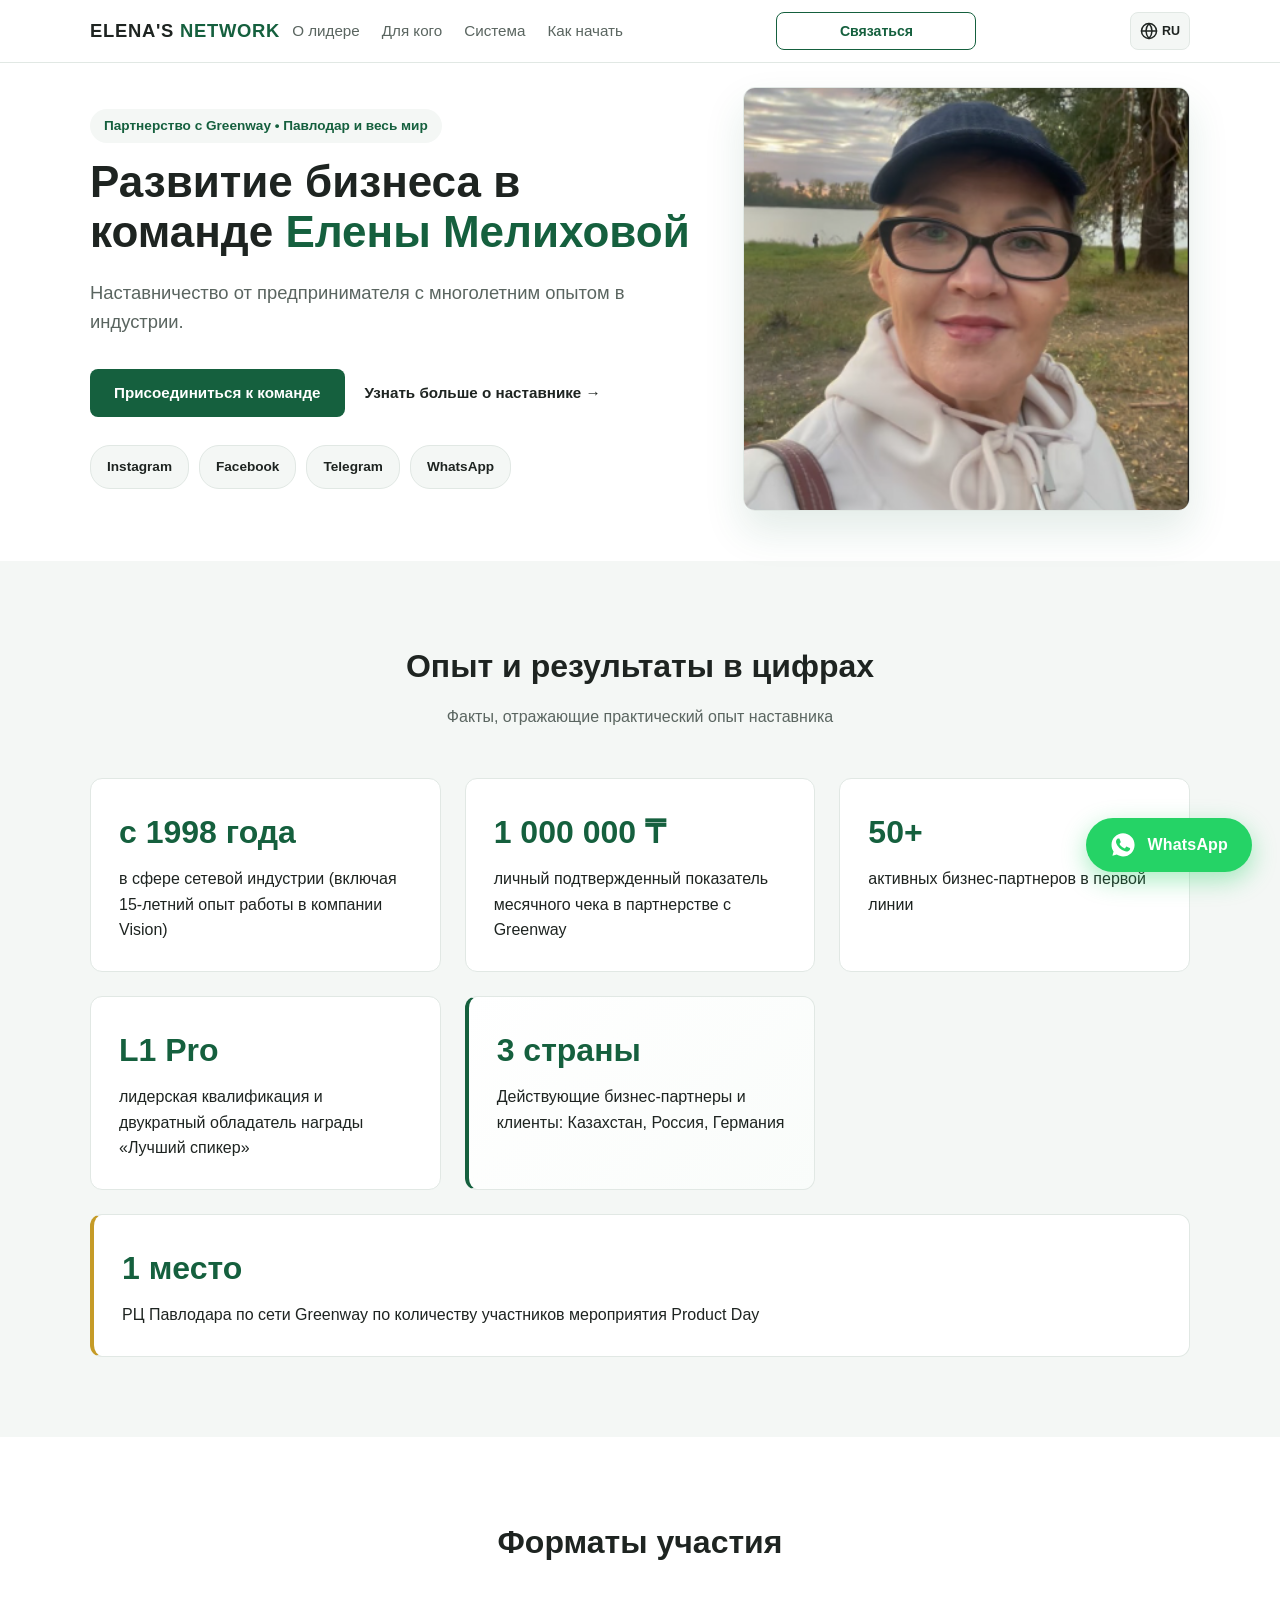
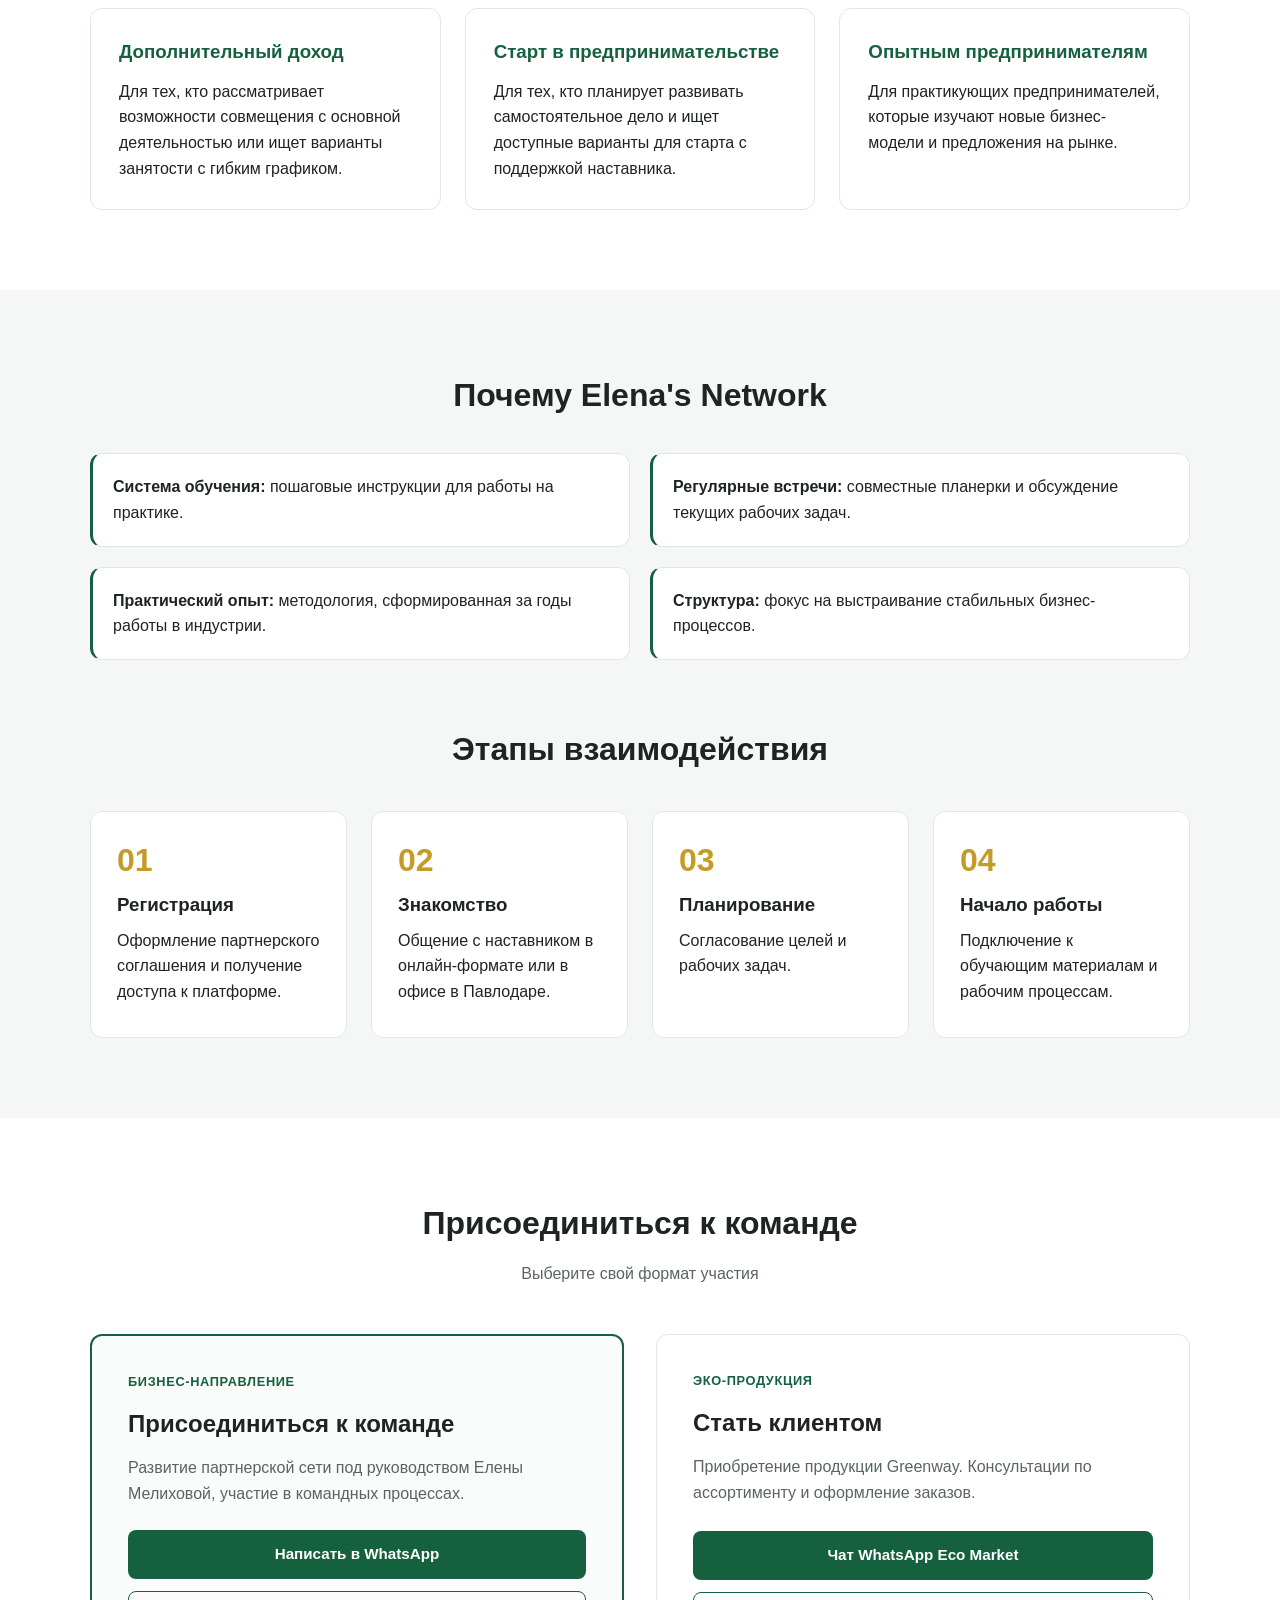
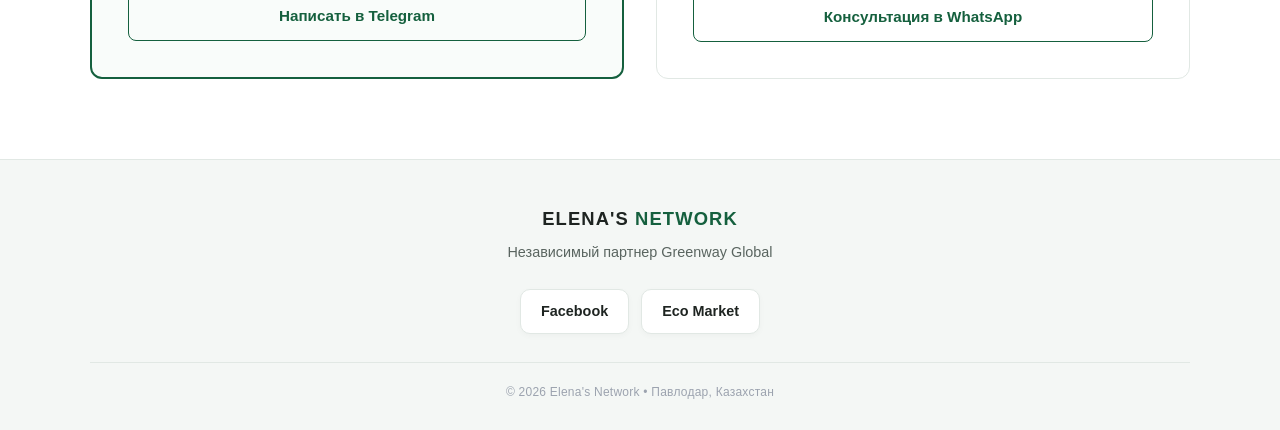
==== index.html @ 78211267 "Update styles, markup, and scripts" ====
<!DOCTYPE html>
<html lang="ru">
<head>
    <meta charset="UTF-8">
    <meta name="viewport" content="width=device-width, initial-scale=1.0">
    <title>Elena's Network — Бизнес-сообщество Елены Мелиховой | Greenway</title>
    <link rel="stylesheet" href="css/style.css">
</head>
<body>

    <header class="header" id="siteHeader">
        <div class="container header__inner">
            <!-- 1. Слева: Логотип -->
            <a href="#" class="logo">ELENA'S <span>NETWORK</span></a>
            
            <!-- Навигация для десктопа -->
            <nav class="nav nav--desktop" aria-label="Основная навигация">
                <a href="#achievements" class="nav__link" data-i18n="nav_leader">О лидере</a>
                <a href="#audience" class="nav__link" data-i18n="nav_audience">Для кого</a>
                <a href="#system" class="nav__link" data-i18n="nav_system">Система</a>
                <a href="#start" class="nav__link" data-i18n="nav_start">Как начать</a>
            </nav>

            <!-- Кнопка «Связаться» для десктопа по центру -->
            <div class="header__center-cta">
                <a href="#choice" class="btn btn--outline btn--sm btn--stretch" data-i18n="nav_contact">Связаться</a>
            </div>

            <!-- 2. Справа: Значок глобуса (выбор языка) и бургер-меню -->
            <div class="header__right">
                <div class="lang-dropdown" id="langDropdown">
                    <button type="button" class="globe-btn" id="globeBtn" aria-label="Выбрать язык" aria-expanded="false" aria-haspopup="true">
                        <svg viewBox="0 0 24 24" width="18" height="18" fill="none" stroke="currentColor" stroke-width="2" stroke-linecap="round" stroke-linejoin="round" aria-hidden="true">
                            <circle cx="12" cy="12" r="10"></circle>
                            <line x1="2" y1="12" x2="22" y2="12"></line>
                            <path d="M12 2a15.3 15.3 0 0 1 4 10 15.3 15.3 0 0 1-4 10 15.3 15.3 0 0 1-4-10 15.3 15.3 0 0 1 4-10z"></path>
                        </svg>
                        <span class="globe-btn__code" id="currentLangCode">RU</span>
                    </button>

                    <div class="lang-menu" id="langMenu" role="menu">
                        <button type="button" class="lang-option active" data-lang="ru" role="menuitem">Русский (RU)</button>
                        <button type="button" class="lang-option" data-lang="en" role="menuitem">English (EN)</button>
                    </div>
                </div>

                <button type="button" class="burger-btn" id="burgerBtn" aria-label="Открыть меню" aria-expanded="false" aria-controls="mobileDrawer">
                    <span></span>
                    <span></span>
                    <span></span>
                </button>
            </div>
        </div>

        <!-- Выпадающее мобильное бургер-меню -->
        <div class="mobile-drawer" id="mobileDrawer" aria-hidden="true">
            <nav class="mobile-nav" aria-label="Мобильная навигация">
                <a href="#achievements" class="mobile-nav__link" data-i18n="nav_leader">О лидере</a>
                <a href="#audience" class="mobile-nav__link" data-i18n="nav_audience">Для кого</a>
                <a href="#system" class="mobile-nav__link" data-i18n="nav_system">Система</a>
                <a href="#start" class="mobile-nav__link" data-i18n="nav_start">Как начать</a>
                <a href="#choice" class="mobile-nav__link mobile-nav__link--cta" data-i18n="nav_contact">Связаться</a>
            </nav>
        </div>
    </header>

    <main>
        <section class="hero">
            <div class="container hero__grid">
                <div class="hero__content">
                    <span class="badge" data-i18n="hero_badge">Партнерство с Greenway • Павлодар и весь мир</span>
                    <h1 data-i18n="hero_title">Развитие бизнеса в команде <span class="accent">Елены Мелиховой</span></h1>
                    <p class="hero__subtitle" data-i18n="hero_subtitle">
                        Наставничество от предпринимателя с многолетним опытом в индустрии.
                    </p>
                    <div class="hero__actions">
                        <a href="#choice" class="btn btn--primary" data-i18n="hero_cta_main">Присоединиться к команде</a>
                        <a href="#achievements" class="btn btn--text" data-i18n="hero_cta_sec">Узнать больше о наставнике →</a>
                    </div>
                    <div class="hero__socials" aria-label="Социальные сети">
                        <a href="https://instagram.com/" target="_blank" rel="noopener noreferrer" class="social-pill">Instagram</a>
                        <a href="https://www.facebook.com/share/1Fp2Kw3iVJ/?mibextid=wwXIfr" target="_blank" rel="noopener noreferrer" class="social-pill">Facebook</a>
                        <a href="https://t.me/+77056116444" target="_blank" rel="noopener noreferrer" class="social-pill">Telegram</a>
                        <a href="https://wa.me/77056116444" target="_blank" rel="noopener noreferrer" class="social-pill">WhatsApp</a>
                    </div>
                </div>
                <div class="hero__image">
                    <img src="assets/img/main_photo.png" alt="Елена Мелихова" class="hero__photo" fetchpriority="high">
                </div>
            </div>
        </section>

        <!-- 1. О лидере -->
        <section class="section bg-light">
            <div class="container">
                <h2 id="achievements" class="section__title" data-i18n="ach_title">Опыт и результаты в цифрах</h2>
                <p class="section__desc" data-i18n="ach_desc">Факты, отражающие практический опыт наставника</p>
                
                <div class="stats-grid">
                    <article class="stat-card">
                        <div class="stat-card__num" data-i18n="stat1_num">с 1998 года</div>
                        <p class="stat-card__text" data-i18n="stat1_text">в сфере сетевой индустрии (включая 15-летний опыт работы в компании Vision)</p>
                    </article>
                    <article class="stat-card">
                        <div class="stat-card__num" data-i18n="stat2_num">1 000 000 ₸</div>
                        <p class="stat-card__text" data-i18n="stat2_text">личный подтвержденный показатель месячного чека в партнерстве с Greenway</p>
                    </article>
                    <article class="stat-card">
                        <div class="stat-card__num">50+</div>
                        <p class="stat-card__text" data-i18n="stat3_text">активных бизнес-партнеров в первой линии</p>
                    </article>
                    <article class="stat-card">
                        <div class="stat-card__num">L1 Pro</div>
                        <p class="stat-card__text" data-i18n="stat4_text">лидерская квалификация и двукратный обладатель награды «Лучший спикер»</p>
                    </article>
                    <article class="stat-card stat-card--accent">
                        <div class="stat-card__num" data-i18n="stat6_num">3 страны</div>
                        <p class="stat-card__text" data-i18n="stat6_text">Действующие бизнес-партнеры и клиенты: Казахстан, Россия, Германия</p>
                    </article>
                    <article class="stat-card stat-card--wide">
                        <div class="stat-card__num" data-i18n="stat5_num">1 место</div>
                        <p class="stat-card__text" data-i18n="stat5_text">РЦ Павлодара по сети Greenway по количеству участников мероприятия Product Day</p>
                    </article>
                </div>
            </div>
        </section>

        <!-- 2. Для кого -->
        <section class="section">
            <div class="container">
                <h2 id="audience" class="section__title" data-i18n="aud_title">Форматы участия</h2>
                <div class="cards-grid">
                    <article class="card">
                        <h3 data-i18n="aud1_title">Дополнительный доход</h3>
                        <p data-i18n="aud1_text">Для тех, кто рассматривает возможности совмещения с основной деятельностью или ищет варианты занятости с гибким графиком.</p>
                    </article>
                    <article class="card">
                        <h3 data-i18n="aud2_title">Старт в предпринимательстве</h3>
                        <p data-i18n="aud2_text">Для тех, кто планирует развивать самостоятельное дело и ищет доступные варианты для старта с поддержкой наставника.</p>
                    </article>
                    <article class="card">
                        <h3 data-i18n="aud3_title">Опытным предпринимателям</h3>
                        <p data-i18n="aud3_text">Для практикующих предпринимателей, которые изучают новые бизнес-модели и предложения на рынке.</p>
                    </article>
                </div>
            </div>
        </section>

        <!-- 3. Система и 4. Как начать -->
        <section class="section bg-light">
            <div class="container">
                <h2 id="system" class="section__title" data-i18n="sys_title">Почему Elena's Network</h2>
                <ul class="features-list">
                    <li class="feature-item" data-i18n="feat1"><strong>Система обучения:</strong> пошаговые инструкции для работы на практике.</li>
                    <li class="feature-item" data-i18n="feat2"><strong>Регулярные встречи:</strong> совместные планерки и обсуждение текущих рабочих задач.</li>
                    <li class="feature-item" data-i18n="feat3"><strong>Практический опыт:</strong> методология, сформированная за годы работы в индустрии.</li>
                    <li class="feature-item" data-i18n="feat4"><strong>Структура:</strong> фокус на выстраивание стабильных бизнес-процессов.</li>
                </ul>

                <div class="section__subsection">
                    <h2 id="start" class="section__title" data-i18n="steps_title">Этапы взаимодействия</h2>
                    <ol class="steps-grid">
                        <li class="step">
                            <span class="step__num">01</span>
                            <h3 data-i18n="step1_title">Регистрация</h3>
                            <p data-i18n="step1_text">Оформление партнерского соглашения и получение доступа к платформе.</p>
                        </li>
                        <li class="step">
                            <span class="step__num">02</span>
                            <h3 data-i18n="step2_title">Знакомство</h3>
                            <p data-i18n="step2_text">Общение с наставником в онлайн-формате или в офисе в Павлодаре.</p>
                        </li>
                        <li class="step">
                            <span class="step__num">03</span>
                            <h3 data-i18n="step3_title">Планирование</h3>
                            <p data-i18n="step3_text">Согласование целей и рабочих задач.</p>
                        </li>
                        <li class="step">
                            <span class="step__num">04</span>
                            <h3 data-i18n="step4_title">Начало работы</h3>
                            <p data-i18n="step4_text">Подключение к обучающим материалам и рабочим процессам.</p>
                        </li>
                    </ol>
                </div>
            </div>
        </section>

        <section class="section">
            <div class="container">
                <h2 id="choice" class="section__title" data-i18n="choice_title">Присоединиться к команде</h2>
                <p class="section__desc" data-i18n="choice_desc">Выберите свой формат участия</p>
                
                <div class="fork-grid">
                    <article class="fork-card fork-card--partner">
                        <div>
                            <span class="fork-tag" data-i18n="partner_tag">Бизнес-направление</span>
                            <h3 data-i18n="partner_title">Присоединиться к команде</h3>
                            <p data-i18n="partner_text">Развитие партнерской сети под руководством Елены Мелиховой, участие в командных процессах.</p>
                        </div>
                        <div class="btn-group">
                            <a href="https://wa.me/77056116444" target="_blank" rel="noopener noreferrer" class="btn btn--primary" data-i18n="btn_wa_partner">Написать в WhatsApp</a>
                            <a href="https://t.me/+77056116444" target="_blank" rel="noopener noreferrer" class="btn btn--outline" data-i18n="btn_tg_partner">Написать в Telegram</a>
                        </div>
                    </article>

                    <article class="fork-card">
                        <div>
                            <span class="fork-tag" data-i18n="client_tag">Эко-продукция</span>
                            <h3 data-i18n="client_title">Стать клиентом</h3>
                            <p data-i18n="client_text">Приобретение продукции Greenway. Консультации по ассортименту и оформление заказов.</p>
                        </div>
                        <div class="btn-group">
                            <a href="https://chat.whatsapp.com/JNvTaAMisbFKQ8rggl90qZ?s=cl&p=i&iam=2" target="_blank" rel="noopener noreferrer" class="btn btn--primary" data-i18n="btn_eco_market">Чат WhatsApp Eco Market</a>
                            <a href="https://wa.me/77056116444" target="_blank" rel="noopener noreferrer" class="btn btn--outline" data-i18n="btn_wa_client">Консультация в WhatsApp</a>
                        </div>
                    </article>
                </div>
            </div>
        </section>
    </main>

    <!-- Плавающая кнопка прямой связи с Еленой -->
    <a href="https://wa.me/77056116444" target="_blank" rel="noopener noreferrer" class="floating-cta" aria-label="Быстрая связь в WhatsApp">
        <svg viewBox="5.5 5.5 13 13" width="22" height="22" fill="currentColor" aria-hidden="true">
            <path d="M12.031 6.172c-3.181 0-5.767 2.586-5.768 5.766-.001 1.298.38 2.27 1.019 3.287l-.582 2.128 2.182-.573c.978.58 1.911.928 3.145.929 3.178 0 5.767-2.587 5.768-5.766.001-3.187-2.575-5.77-5.764-5.771zm3.392 8.244c-.144.405-.837.774-1.17.824-.299.045-.677.063-1.092-.069-.252-.08-.575-.187-.988-.365-1.739-.751-2.874-2.502-2.961-2.617-.087-.116-.708-.94-.708-1.793s.448-1.273.607-1.446c.159-.173.346-.217.462-.217l.332.006c.106.005.249-.04.39.298.144.347.491 1.2.534 1.287.043.087.072.188.014.304-.058.116-.087.188-.173.289l-.26.304c-.087.086-.177.18-.076.354.101.174.449.741.964 1.201.662.591 1.221.774 1.394.86s.274.072.376-.043c.101-.116.433-.506.549-.68.116-.173.231-.145.39-.087s1.011.477 1.184.564.289.13.332.202c.045.072.045.419-.1.824z"/>
        </svg>
        <span class="floating-cta__text" data-i18n="float_cta">WhatsApp</span>
    </a>

    <!-- Подвал сайта -->
    <footer class="footer">
        <div class="container footer__inner">
            <div class="footer__brand-block">
                <div class="footer__brand-badge">ELENA'S <span>NETWORK</span></div>
                <p class="footer__brand-subtitle" data-i18n="footer_partner">Независимый партнер Greenway Global</p>
            </div>

            <nav class="footer__links" aria-label="Ссылки в подвале">
                <a href="https://www.facebook.com/share/1Fp2Kw3iVJ/?mibextid=wwXIfr" target="_blank" rel="noopener noreferrer">Facebook</a>
                <a href="https://chat.whatsapp.com/JNvTaAMisbFKQ8rggl90qZ?s=cl&p=i&iam=2" target="_blank" rel="noopener noreferrer">Eco Market</a>
            </nav>

            <div class="footer__bottom-bar">
                <p data-i18n="footer_copy_bottom">© 2026 Elena's Network • Павлодар, Казахстан</p>
            </div>
        </div>
    </footer>

    <script src="src/main.js" defer></script>
</body>
</html>
---- css/style.css ----
:root {
    --primary: #15603e;
    --primary-dark: #0e442b;
    --accent: #c59b27;
    --text-main: #1e2421;
    --text-muted: #5a6560;
    --text-subtle: #9CA3AF;
    --bg-white: #ffffff;
    --bg-light: #f4f7f5;
    --border: #e1e8e4;
    --radius: 12px;
}

html {
    scroll-behavior: smooth;
}

* {
    box-sizing: border-box;
    margin: 0;
    padding: 0;
}

body {
    font-family: -apple-system, BlinkMacSystemFont, 'Segoe UI', Roboto, Inter, sans-serif;
    color: var(--text-main);
    line-height: 1.6;
    background-color: var(--bg-white);
}

a:focus-visible, button:focus-visible {
    outline: 2px solid var(--accent);
    outline-offset: 2px;
}

#achievements,
#audience,
#system,
#start,
#choice {
    scroll-margin-top: 30px;
}

.container {
    max-width: 1140px;
    margin: 0 auto;
    padding: 0 20px;
}

/* ================= HEADER ================= */
.header {
    padding: 12px 0;
    border-bottom: 1px solid var(--border);
    position: sticky;
    top: 0;
    background: rgba(255, 255, 255, 0.98);
    backdrop-filter: blur(10px);
    z-index: 1000;
}

.header__inner {
    display: flex;
    align-items: center;
    justify-content: space-between;
    gap: 12px;
}

.logo {
    font-weight: 800;
    font-size: 1.15rem;
    letter-spacing: 0.04em;
    color: var(--text-main);
    text-decoration: none;
    flex-shrink: 0;
    white-space: nowrap;
}

.logo span {
    color: var(--primary);
}

.nav--desktop {
    display: flex;
    gap: 22px;
    flex-shrink: 0;
}

.nav__link {
    text-decoration: none;
    color: var(--text-muted);
    font-weight: 500;
    font-size: 0.95rem;
    transition: color 0.2s;
    position: relative;
    padding: 4px 0;
}

.nav__link:hover,
.nav__link.is-active {
    color: var(--primary);
    font-weight: 600;
}

.nav__link.is-active::after {
    content: '';
    position: absolute;
    bottom: -2px;
    left: 0;
    width: 100%;
    height: 2px;
    background: var(--primary);
    border-radius: 2px;
}

.header__center-cta {
    flex: 1;
    display: flex;
    justify-content: center;
    min-width: 0;
}

.btn--stretch {
    width: 100%;
    max-width: 200px;
}

.header__right {
    display: flex;
    align-items: center;
    gap: 8px;
    flex-shrink: 0;
}

.lang-dropdown {
    position: relative;
}

.globe-btn {
    display: inline-flex;
    align-items: center;
    justify-content: center;
    gap: 4px;
    height: 38px;
    padding: 0 9px;
    background: var(--bg-light);
    border: 1px solid var(--border);
    border-radius: 8px;
    color: var(--text-main);
    font-weight: 700;
    font-size: 0.78rem;
    cursor: pointer;
    transition: border-color 0.2s, color 0.2s, background-color 0.2s;
}

.globe-btn:hover,
.globe-btn[aria-expanded="true"] {
    border-color: var(--primary);
    color: var(--primary);
    background: #fff;
}

.lang-menu {
    position: absolute;
    top: calc(100% + 6px);
    right: 0;
    min-width: 145px;
    background: var(--bg-white);
    border: 1px solid var(--border);
    border-radius: 10px;
    box-shadow: 0 10px 24px rgba(0, 0, 0, 0.1);
    padding: 5px;
    display: none;
    flex-direction: column;
    gap: 2px;
    z-index: 1100;
}

.lang-menu.is-open {
    display: flex;
}

.lang-option {
    border: none;
    background: transparent;
    text-align: left;
    padding: 8px 12px;
    font-size: 0.85rem;
    font-weight: 500;
    color: var(--text-main);
    border-radius: 6px;
    cursor: pointer;
    transition: background 0.15s, color 0.15s;
}

.lang-option:hover {
    background: var(--bg-light);
}

.lang-option.active {
    background: var(--primary);
    color: #fff;
    font-weight: 600;
}

.burger-btn {
    display: none;
    flex-direction: column;
    justify-content: center;
    align-items: center;
    gap: 5px;
    width: 38px;
    height: 38px;
    background: var(--bg-light);
    border: 1px solid var(--border);
    border-radius: 8px;
    cursor: pointer;
    padding: 0;
}

.burger-btn span {
    display: block;
    width: 18px;
    height: 2px;
    background-color: var(--text-main);
    border-radius: 2px;
    transition: transform 0.25s ease, opacity 0.2s ease;
}

.burger-btn.is-open span:nth-child(1) {
    transform: translateY(7px) rotate(45deg);
}

.burger-btn.is-open span:nth-child(2) {
    opacity: 0;
}

.burger-btn.is-open span:nth-child(3) {
    transform: translateY(-7px) rotate(-45deg);
}

.mobile-drawer {
    display: none;
    background: var(--bg-white);
    border-top: none;
    box-shadow: 0 12px 24px rgba(0, 0, 0, 0.08);
    overflow: hidden;
    max-height: 0;
    transition: max-height 0.3s ease, padding 0.3s ease;
}

.mobile-drawer.is-open {
    max-height: 350px;
    padding: 12px 0 16px;
    border-top: 1px solid var(--border);
}

.mobile-nav {
    display: flex;
    flex-direction: column;
    padding: 0 20px;
    gap: 4px;
}

.mobile-nav__link {
    text-decoration: none;
    color: var(--text-main);
    font-weight: 500;
    font-size: 1rem;
    padding: 10px 14px;
    border-radius: 8px;
    transition: background 0.2s, color 0.2s;
}

.mobile-nav__link:hover,
.mobile-nav__link.is-active {
    background: var(--bg-light);
    color: var(--primary);
    font-weight: 600;
}

.mobile-nav__link--cta {
    margin-top: 6px;
    background: var(--primary);
    color: #fff;
    text-align: center;
    font-weight: 600;
}
.mobile-nav__link--cta:hover {
    background: var(--primary-dark);
    color: #fff;
}

.btn {
    display: inline-flex;
    align-items: center;
    justify-content: center;
    min-height: 44px;
    padding: 12px 24px;
    border-radius: 8px;
    font-weight: 600;
    text-decoration: none;
    transition: all 0.2s ease;
    cursor: pointer;
    font-size: 0.95rem;
    text-align: center;
}

.btn--sm {
    min-height: 38px;
    padding: 6px 14px;
    font-size: 0.88rem;
}

.btn--primary {
    background: var(--primary);
    color: #fff;
}

.btn--primary:hover {
    background: var(--primary-dark);
    transform: translateY(-1px);
}

.btn--outline {
    border: 1.5px solid var(--primary);
    color: var(--primary);
}

.btn--outline:hover {
    background: var(--primary);
    color: #fff;
}

.btn--text {
    color: var(--text-main);
    padding-left: 0;
}

.hero {
    padding: 24px 0 50px;
}

.hero__grid {
    display: grid;
    grid-template-columns: 1.15fr 0.85fr;
    gap: 48px;
    align-items: center;
}

.badge {
    display: inline-block;
    padding: 6px 14px;
    background: var(--bg-light);
    color: var(--primary);
    border-radius: 20px;
    font-size: 0.85rem;
    font-weight: 600;
    margin-bottom: 14px;
}

.hero h1 {
    font-size: 2.75rem;
    line-height: 1.15;
    margin-bottom: 20px;
}

.hero h1 .accent {
    color: var(--primary);
}

.hero__subtitle {
    font-size: 1.15rem;
    color: var(--text-muted);
    margin-bottom: 32px;
}

.hero__actions {
    display: flex;
    gap: 20px;
    align-items: center;
    flex-wrap: wrap;
    margin-bottom: 28px;
}

.hero__socials {
    display: flex;
    gap: 10px;
    flex-wrap: wrap;
}

.social-pill {
    min-height: 44px;
    display: inline-flex;
    align-items: center;
    justify-content: center;
    padding: 6px 16px;
    border-radius: 20px;
    background: var(--bg-light);
    color: var(--text-main);
    text-decoration: none;
    font-size: 0.85rem;
    font-weight: 600;
    border: 1px solid var(--border);
    transition: all 0.2s;
}

.social-pill:hover {
    border-color: var(--primary);
    color: var(--primary);
    background: #fff;
}

.hero__image {
    position: relative;
}

.hero__photo {
    width: 100%;
    max-height: 480px;
    object-fit: cover;
    object-position: center 30%;
    border-radius: var(--radius);
    box-shadow: 0 20px 40px rgba(21, 96, 62, 0.12);
    border: 1px solid var(--border);
    display: block;
}

.section {
    padding: 80px 0;
}

.bg-light {
    background: var(--bg-light);
}

.section__title {
    font-size: 2rem;
    margin-bottom: 12px;
    text-align: center;
}

.section__desc {
    text-align: center;
    color: var(--text-muted);
    margin-bottom: 48px;
}

.section__subsection {
    margin-top: 64px;
}

.stats-grid {
    display: grid;
    grid-template-columns: repeat(3, 1fr);
    gap: 24px;
}

.stat-card, .card, .step, .fork-card {
    background: var(--bg-white);
    padding: 28px;
    border-radius: var(--radius);
    border: 1px solid var(--border);
    transition: transform 0.2s ease, box-shadow 0.2s ease;
}

.stat-card:hover, .card:hover, .step:hover, .fork-card:hover {
    transform: translateY(-2px);
    box-shadow: 0 8px 24px rgba(21, 96, 62, 0.06);
}

/* Акцентное оформление карточки с географией */
.stat-card--accent {
    border-left: 4px solid var(--primary);
    background: linear-gradient(135deg, #ffffff 0%, #f9fcfa 100%);
}

.stat-card--wide {
    grid-column: span 3;
    border-left: 4px solid var(--accent);
}

.stat-card__num {
    font-size: 2rem;
    font-weight: 800;
    color: var(--primary);
    margin-bottom: 8px;
}

.cards-grid {
    display: grid;
    grid-template-columns: repeat(3, 1fr);
    gap: 24px;
    margin-top: 40px;
}

.card h3 {
    margin-bottom: 12px;
    color: var(--primary);
}

.features-list {
    display: grid;
    grid-template-columns: repeat(2, 1fr);
    gap: 20px;
    margin-top: 32px;
    list-style: none;
    padding: 0;
}

.feature-item {
    background: var(--bg-white);
    padding: 20px;
    border-radius: var(--radius);
    border: 1px solid var(--border);
    border-left: 3px solid var(--primary);
}

.steps-grid {
    display: grid;
    grid-template-columns: repeat(4, 1fr);
    gap: 24px;
    margin-top: 36px;
    list-style: none;
    padding: 0;
}

.step {
    padding: 32px 26px;
}

.step__num {
    font-size: 2rem;
    font-weight: 800;
    color: var(--accent);
    line-height: 1;
    display: block;
    margin-bottom: 14px;
}

.step h3 {
    margin-bottom: 8px;
}

.fork-grid {
    display: grid;
    grid-template-columns: repeat(2, 1fr);
    gap: 32px;
}

.fork-card {
    padding: 36px;
    display: flex;
    flex-direction: column;
    justify-content: space-between;
}

.fork-card--partner {
    border: 2px solid var(--primary);
    background: #f9fcfa;
}

.fork-tag {
    font-size: 0.8rem;
    text-transform: uppercase;
    letter-spacing: 0.05em;
    color: var(--primary);
    font-weight: 700;
    margin-bottom: 12px;
    display: block;
}

.fork-card h3 {
    font-size: 1.5rem;
    margin-bottom: 12px;
}

.fork-card p {
    color: var(--text-muted);
    margin-bottom: 24px;
}

.btn-group {
    display: flex;
    flex-direction: column;
    gap: 12px;
}

.floating-cta {
    position: fixed;
    right: 28px;
    bottom: 28px;
    z-index: 950;
    display: inline-flex;
    align-items: center;
    gap: 12px;
    background-color: #25D366;
    color: #ffffff;
    text-decoration: none;
    font-weight: 600;
    font-size: 1rem;
    letter-spacing: 0.01em;
    padding: 14px 24px;
    border-radius: 50px;
    box-shadow: 0 8px 24px rgba(37, 211, 102, 0.4);
    transition: transform 0.2s ease, box-shadow 0.2s ease, background-color 0.2s ease;
}

.floating-cta:hover {
    background-color: #22bf5b;
    transform: translateY(-3px);
    box-shadow: 0 10px 28px rgba(37, 211, 102, 0.5);
}

.floating-cta svg {
    width: 26px !important;
    height: 26px !important;
    min-width: 26px;
    min-height: 26px;
    flex-shrink: 0;
    fill: currentColor;
}

.footer {
    padding: 44px 0 28px;
    border-top: 1px solid var(--border);
    background: var(--bg-light);
}

.footer__inner {
    display: flex;
    flex-direction: column;
    align-items: center;
    text-align: center;
    gap: 24px;
}

.footer__brand-block {
    display: flex;
    flex-direction: column;
    align-items: center;
    gap: 8px;
}

.footer__brand-badge {
    font-weight: 800;
    font-size: 1.15rem;
    letter-spacing: 0.06em;
    color: var(--text-main);
}

.footer__brand-badge span {
    color: var(--primary);
}

.footer__brand-subtitle {
    font-size: 0.9rem;
    font-weight: 500;
    color: var(--text-muted);
}

.footer__links {
    display: flex;
    justify-content: center;
    flex-wrap: wrap;
    gap: 12px;
    width: 100%;
    max-width: 560px;
}

.footer__links a {
    color: var(--text-main);
    text-decoration: none;
    font-weight: 600;
    font-size: 0.9rem;
    padding: 10px 20px;
    border-radius: 10px;
    background: var(--bg-white);
    border: 1px solid var(--border);
    box-shadow: 0 2px 6px rgba(0, 0, 0, 0.03);
    transition: all 0.2s;
}

.footer__links a:hover {
    border-color: var(--primary);
    color: var(--primary);
    transform: translateY(-1px);
}

.footer__bottom-bar {
    width: 100%;
    padding-top: 20px;
    margin-top: 4px;
    border-top: 1px solid var(--border);
    font-size: 12px;
    color: var(--text-subtle);
    letter-spacing: 0.02em;
}

/* Адаптив */
@media (max-width: 1024px) {
    .nav--desktop {
        display: none;
    }

    .burger-btn {
        display: flex;
    }

    .mobile-drawer {
        display: block;
    }

    .header__center-cta {
        display: none;
    }

    .stats-grid {
        grid-template-columns: repeat(2, 1fr);
    }

    .stat-card--wide {
        grid-column: span 2;
    }
}

@media (max-width: 960px) {
    .hero__grid {
        grid-template-columns: 1fr 0.9fr;
        gap: 32px;
    }

    .steps-grid {
        grid-template-columns: repeat(2, 1fr);
    }

    .cards-grid {
        grid-template-columns: 1fr;
    }
}

@media (max-width: 768px) {
    #achievements,
    #audience,
    #system,
    #start,
    #choice {
        scroll-margin-top: 20px;
    }

    .header {
        padding: 10px 0;
    }

    .header__inner {
        gap: 8px;
    }

    .logo {
        font-size: 1.05rem;
    }

    .globe-btn {
        height: 36px;
        padding: 0 8px;
    }

    .burger-btn {
        width: 36px;
        height: 36px;
    }

    .hero {
        padding: 20px 0 32px;
    }

    .hero__grid {
        grid-template-columns: 1fr;
        gap: 24px;
    }

    .hero__photo {
        max-height: 320px;
        object-position: center 25%;
    }

    .badge {
        font-size: 0.76rem;
        padding: 5px 12px;
        margin-bottom: 10px;
    }

    .hero h1 {
        font-size: 1.75rem;
        margin-bottom: 14px;
    }

    .hero__subtitle {
        font-size: 1rem;
        margin-bottom: 20px;
    }

    .hero__actions {
        flex-direction: column;
        align-items: stretch;
        gap: 10px;
        margin-bottom: 20px;
    }

    .hero__actions .btn {
        width: 100%;
    }

    .hero__actions .btn--text {
        text-align: center;
        padding: 6px 0;
    }

    .hero__socials {
        display: grid;
        grid-template-columns: repeat(2, 1fr);
        gap: 8px;
    }

    .social-pill {
        width: 100%;
        text-align: center;
        padding: 8px;
        font-size: 0.8rem;
    }

    .section {
        padding: 40px 0;
    }

    .section__title {
        font-size: 1.5rem;
        text-align: left;
        margin-bottom: 8px;
    }

    .section__desc {
        text-align: left;
        margin-bottom: 24px;
        font-size: 0.92rem;
    }

    .section__subsection {
        margin-top: 40px;
    }

    .stats-grid,
    .cards-grid,
    .features-list,
    .steps-grid,
    .fork-grid {
        grid-template-columns: 1fr;
        gap: 18px;
    }

    .stat-card--wide {
        grid-column: span 1;
    }

    .stat-card,
    .card,
    .fork-card {
        padding: 20px;
    }

    .step {
        padding: 26px 22px;
    }

    .step__num {
        font-size: 2.15rem;
        margin-bottom: 12px;
    }

    .stat-card__num {
        font-size: 1.5rem;
    }

    .footer__links {
        display: grid;
        grid-template-columns: repeat(2, 1fr);
        gap: 10px;
    }

    .footer__links a {
        padding: 10px 12px;
        text-align: center;
    }

    .floating-cta {
        right: 16px;
        bottom: 16px;
        padding: 10px 18px;
        font-size: 0.92rem;
    }

    .floating-cta svg {
        width: 22px !important;
        height: 22px !important;
        min-width: 22px;
        min-height: 22px;
    }
}
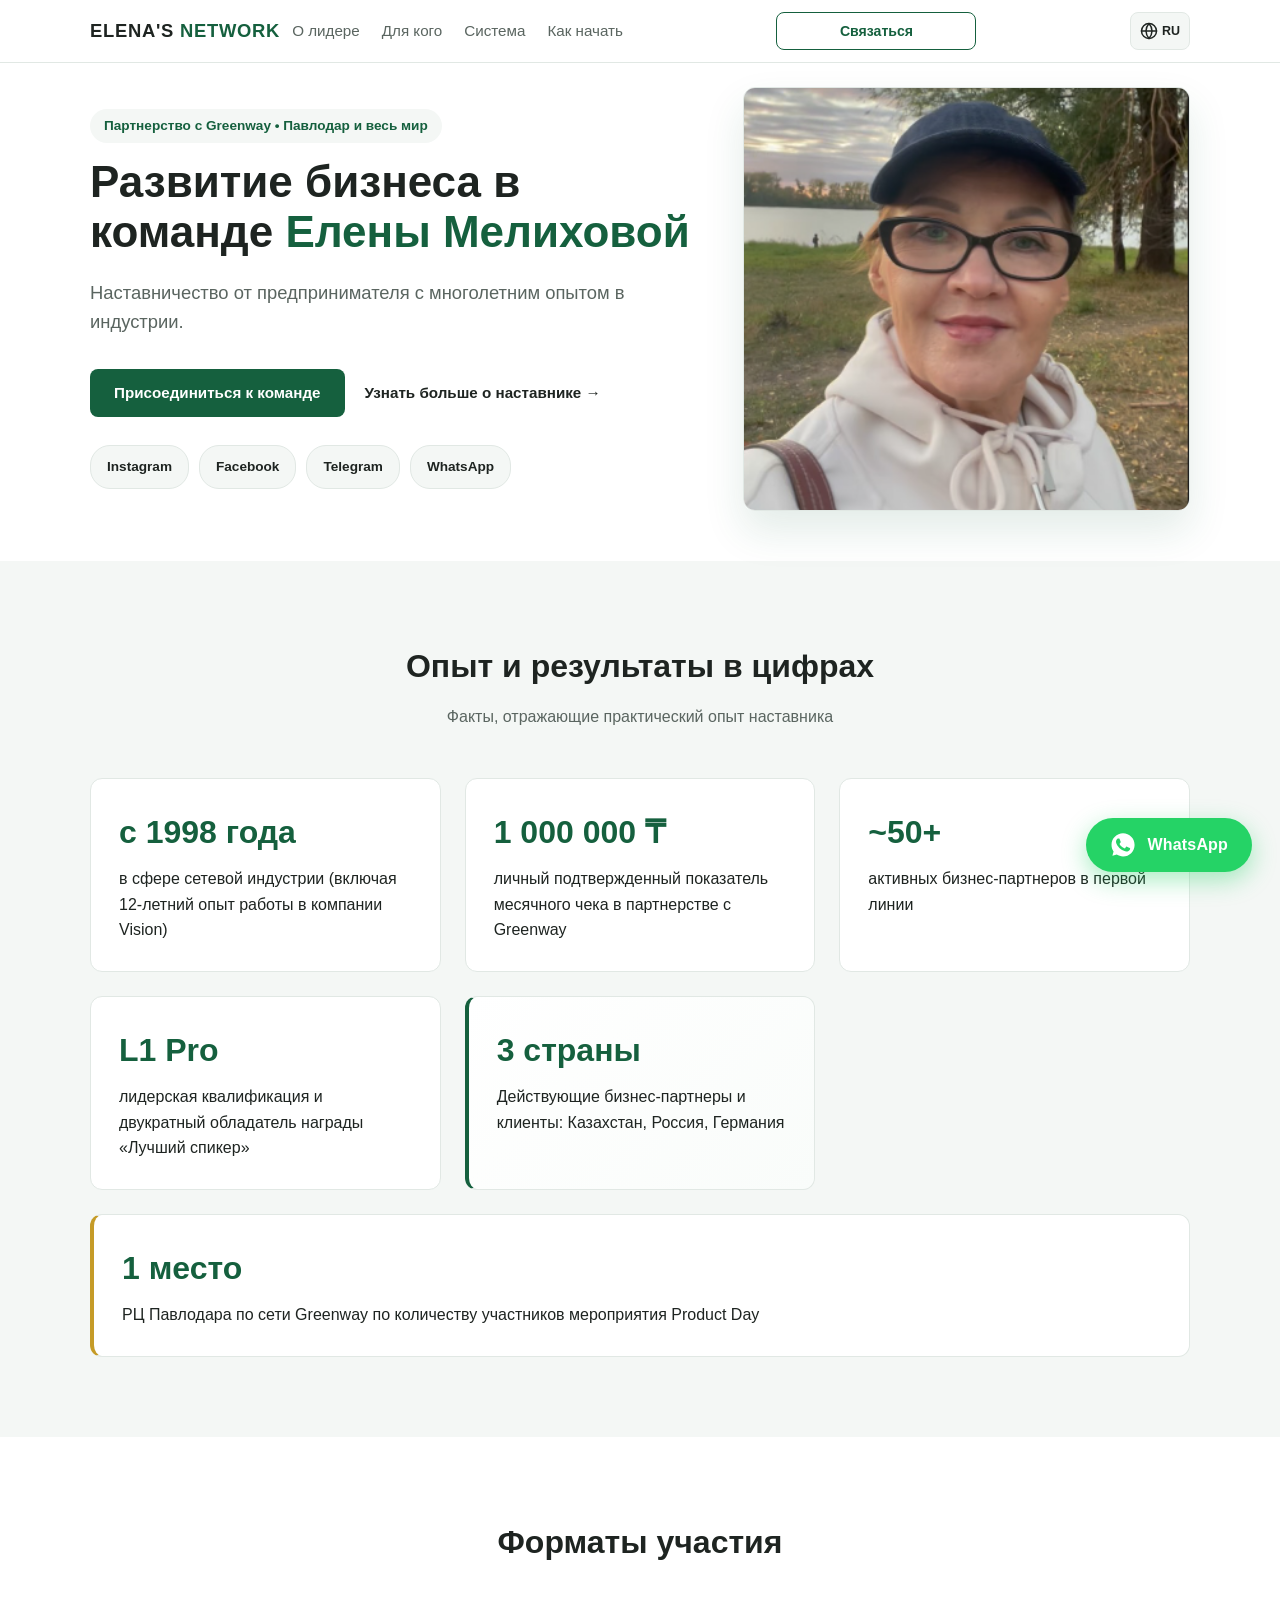
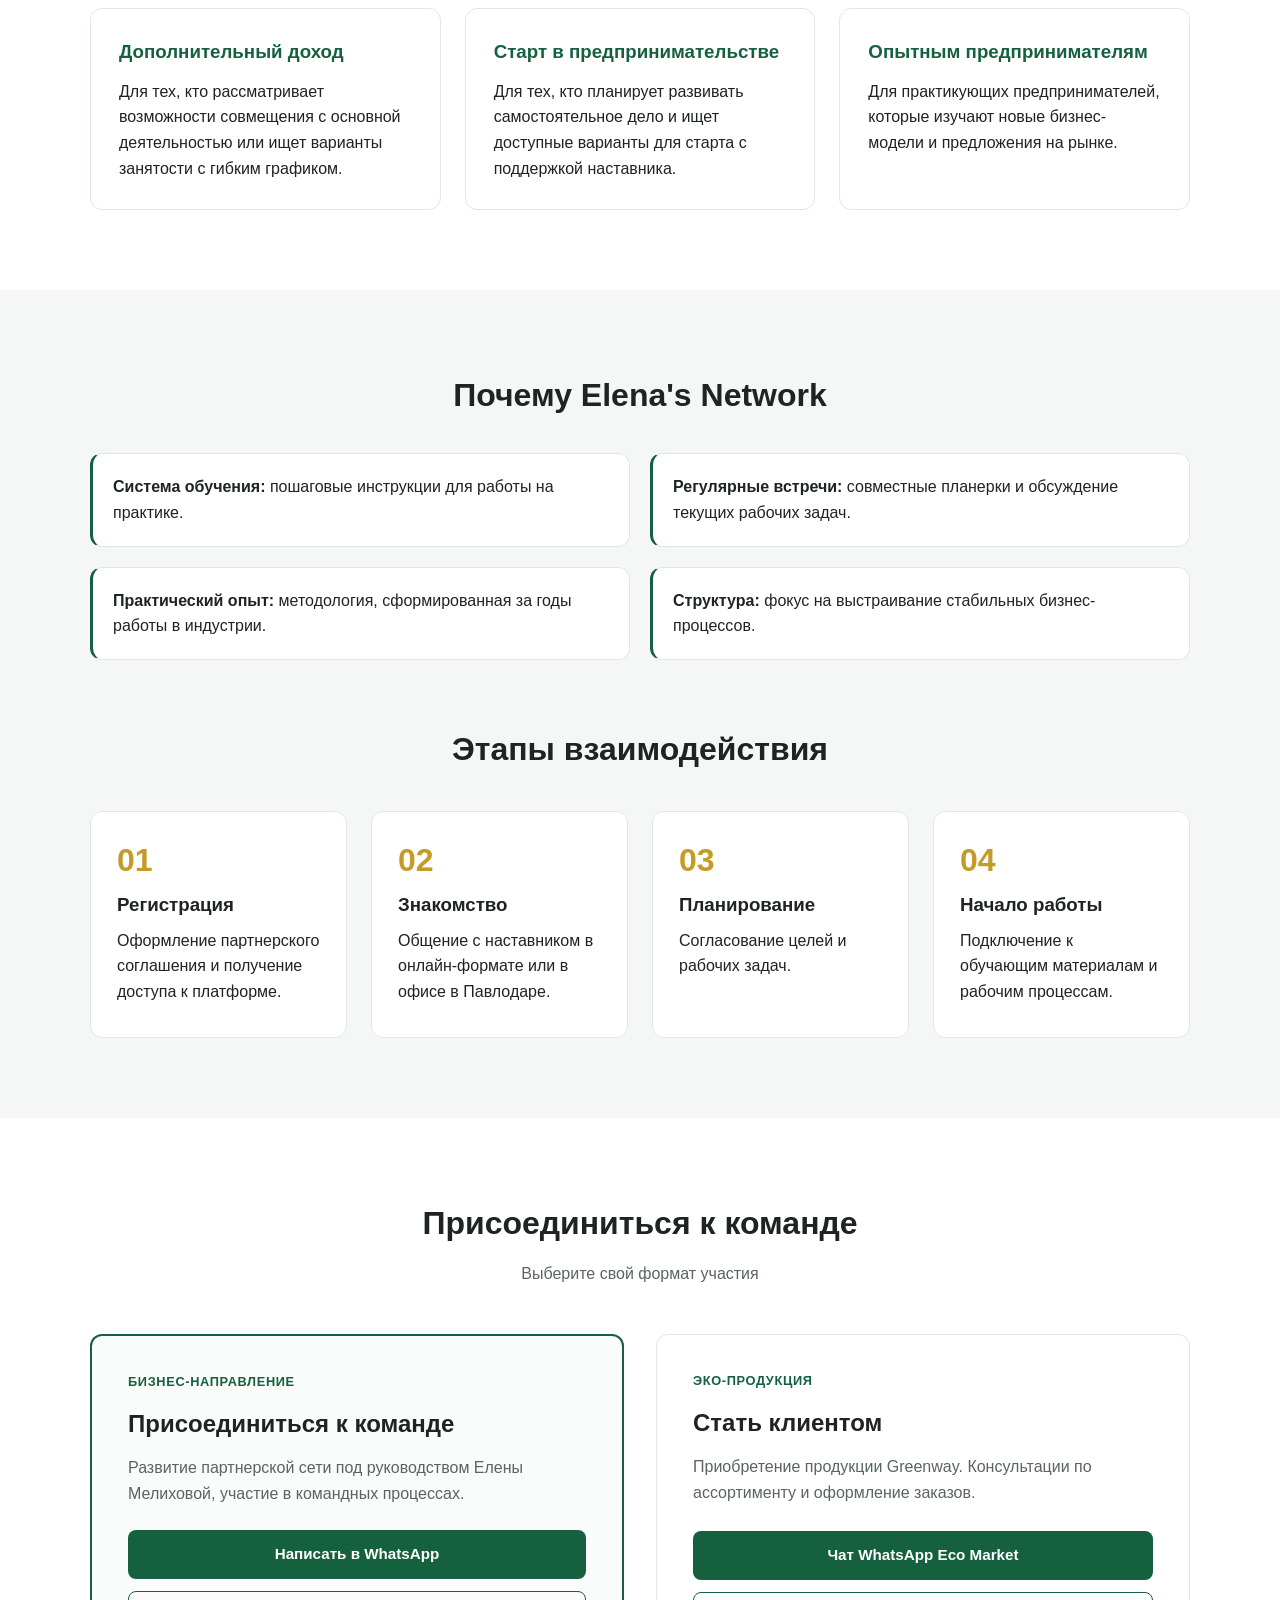
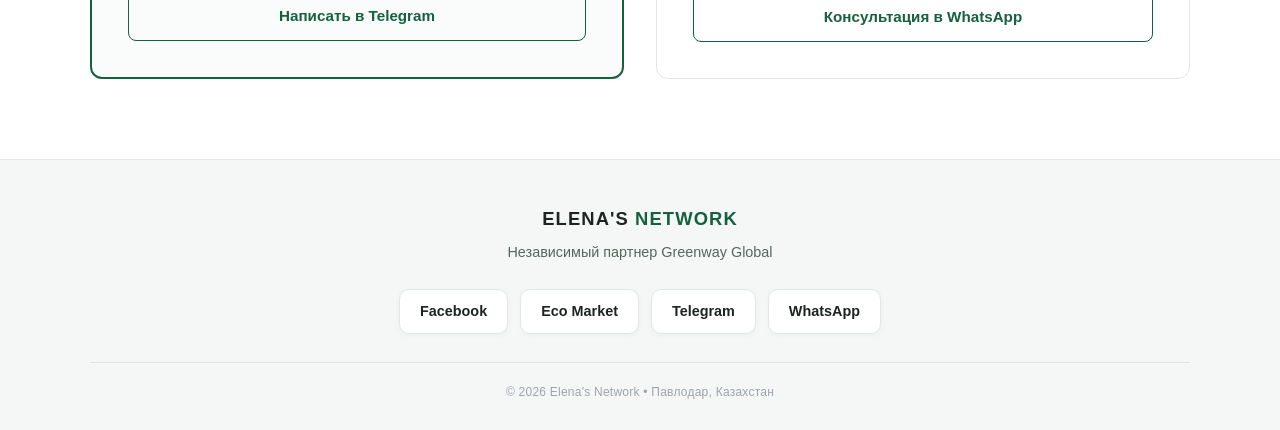
==== commit 50d6c330: "Update styles, markup, and scripts" ====
--- a/index.html
+++ b/index.html
@@ -4,7 +4,7 @@
     <meta charset="UTF-8">
     <meta name="viewport" content="width=device-width, initial-scale=1.0">
     <title>Elena's Network — Бизнес-сообщество Елены Мелиховой | Greenway</title>
-    <link rel="stylesheet" href="css/style.css">
+    <link rel="stylesheet" href="css/style.css?v=1.0.1">
 </head>
 <body>
 
@@ -99,14 +99,14 @@
                 <div class="stats-grid">
                     <article class="stat-card">
                         <div class="stat-card__num" data-i18n="stat1_num">с 1998 года</div>
-                        <p class="stat-card__text" data-i18n="stat1_text">в сфере сетевой индустрии (включая 15-летний опыт работы в компании Vision)</p>
+                        <p class="stat-card__text" data-i18n="stat1_text">в сфере сетевой индустрии (включая 12-летний опыт работы в компании Vision)</p>
                     </article>
                     <article class="stat-card">
                         <div class="stat-card__num" data-i18n="stat2_num">1 000 000 ₸</div>
                         <p class="stat-card__text" data-i18n="stat2_text">личный подтвержденный показатель месячного чека в партнерстве с Greenway</p>
                     </article>
                     <article class="stat-card">
-                        <div class="stat-card__num">50+</div>
+                        <div class="stat-card__num">~50+</div>
                         <p class="stat-card__text" data-i18n="stat3_text">активных бизнес-партнеров в первой линии</p>
                     </article>
                     <article class="stat-card">
@@ -238,6 +238,8 @@
             <nav class="footer__links" aria-label="Ссылки в подвале">
                 <a href="https://www.facebook.com/share/1Fp2Kw3iVJ/?mibextid=wwXIfr" target="_blank" rel="noopener noreferrer">Facebook</a>
                 <a href="https://chat.whatsapp.com/JNvTaAMisbFKQ8rggl90qZ?s=cl&p=i&iam=2" target="_blank" rel="noopener noreferrer">Eco Market</a>
+                <a href="https://t.me/+77056116444" target="_blank" rel="noopener noreferrer">Telegram</a>
+                <a href="https://wa.me/77056116444" target="_blank" rel="noopener noreferrer">WhatsApp</a>
             </nav>
 
             <div class="footer__bottom-bar">
@@ -246,6 +248,6 @@
         </div>
     </footer>
 
-    <script src="src/main.js" defer></script>
+    <script src="src/main.js?v=1.0.1" defer></script>
 </body>
 </html>
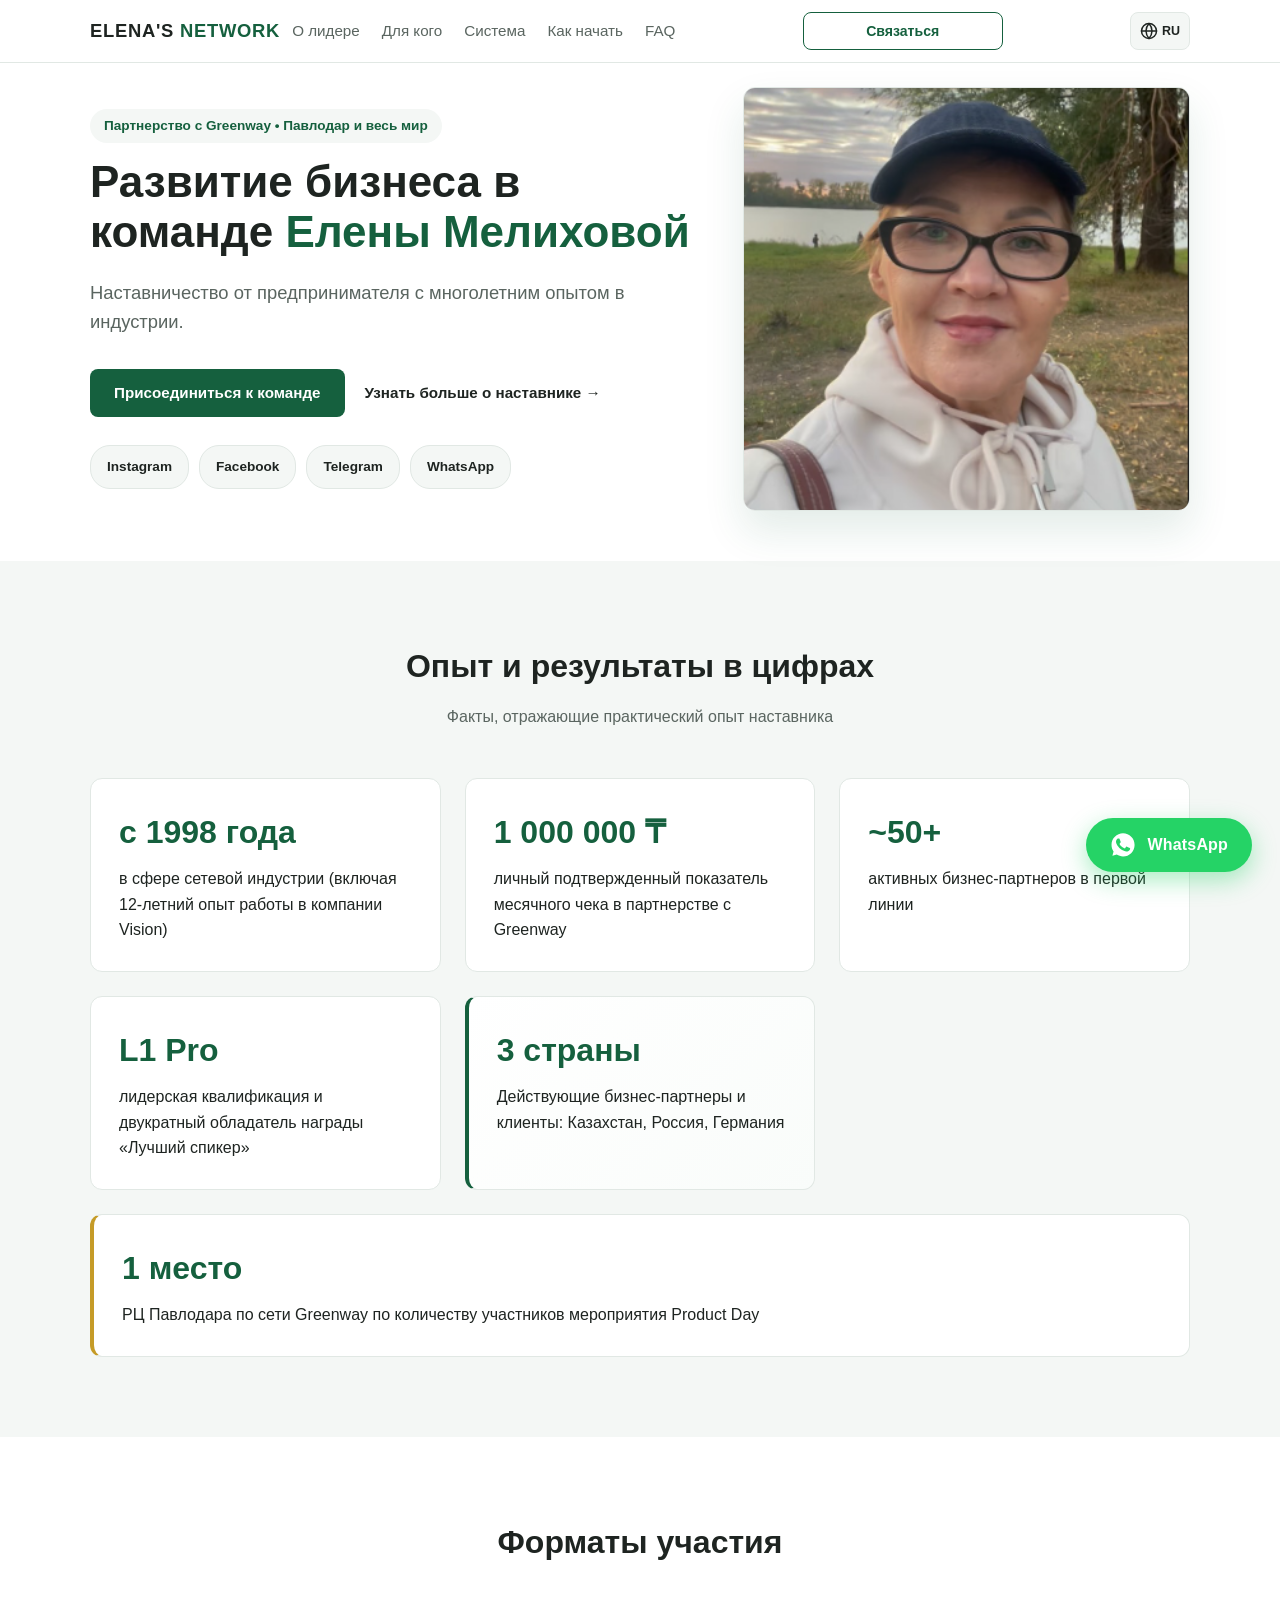
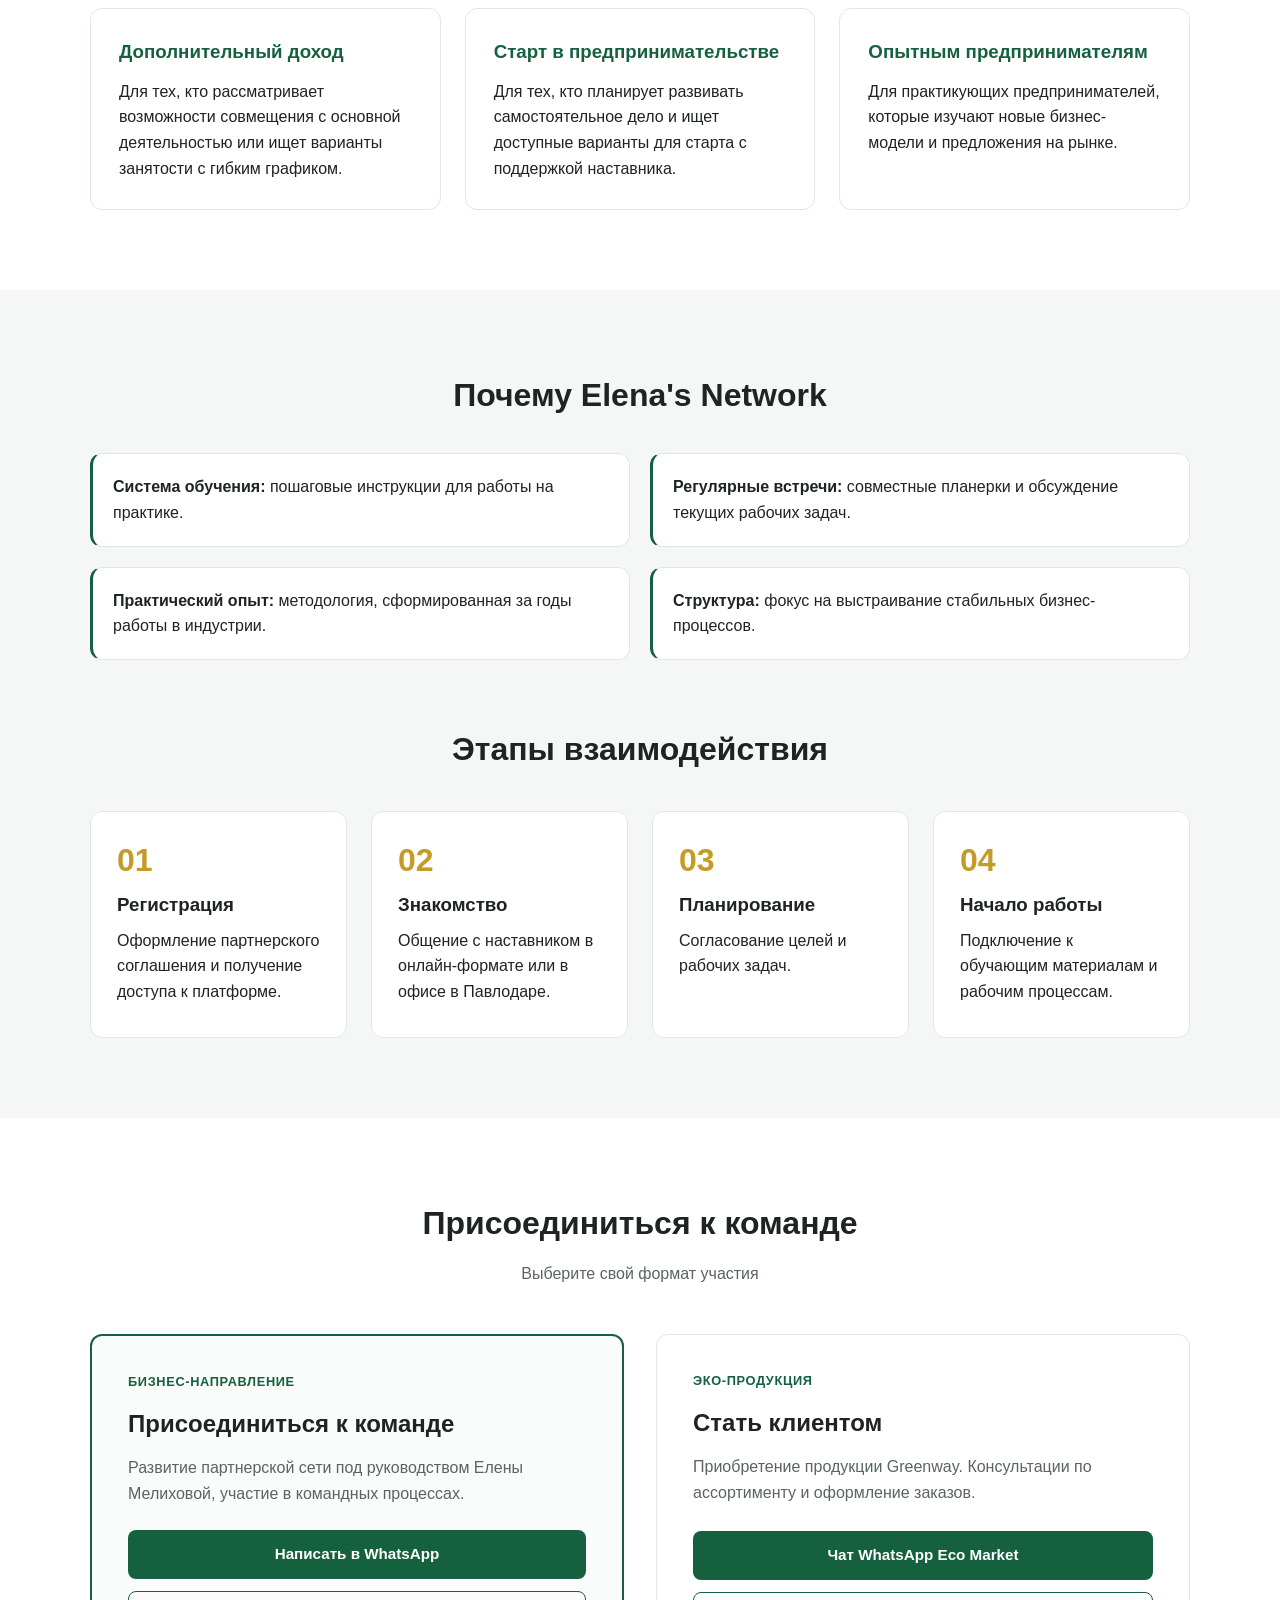
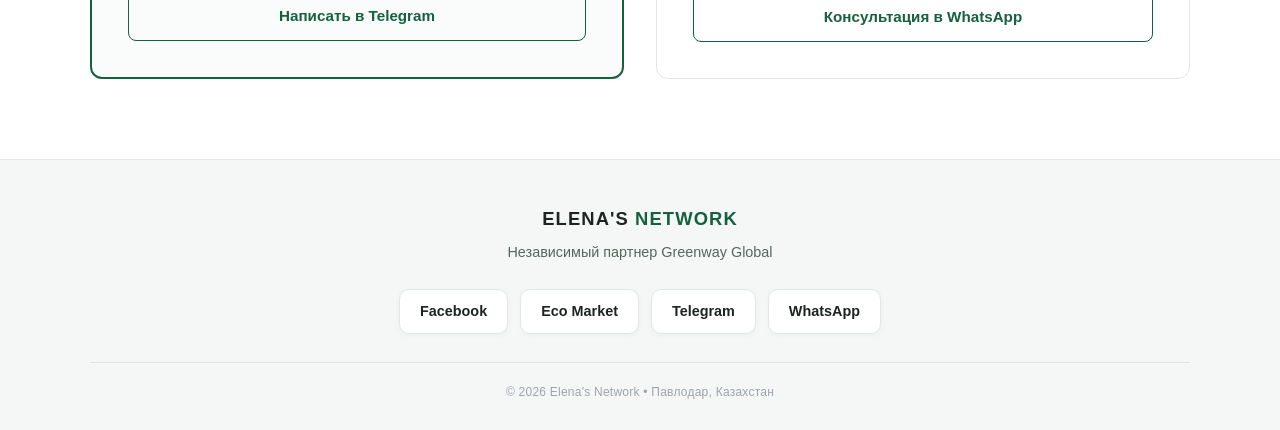
==== commit 68af6799: "feat: add multilingual FAQ pages, llms.txt, and SEO updates" ====
--- a/index.html
+++ b/index.html
@@ -4,6 +4,16 @@
     <meta charset="UTF-8">
     <meta name="viewport" content="width=device-width, initial-scale=1.0">
     <title>Elena's Network — Бизнес-сообщество Елены Мелиховой | Greenway</title>
+    <meta name="description" content="Развитие бизнеса и партнерство с Greenway Global в Павлодаре и онлайн. Наставничество от лидера L1 Pro Елены Мелиховой с опытом с 1998 года.">
+    
+    <!-- Open Graph -->
+    <meta property="og:type" content="website">
+    <meta property="og:site_name" content="Elena's Network">
+    <meta property="og:title" content="Elena's Network — бизнес с Greenway Global в команде Елены Мелиховой">
+    <meta property="og:description" content="Наставничество в Павлодаре и онлайн. Пошаговая система старта в бизнесе или доступ к эко-продукции Greenway.">
+    <meta property="og:url" content="https://dmitry-lab-git.github.io/elenas_network/">
+    <meta property="og:image" content="https://dmitry-lab-git.github.io/elenas_network/assets/img/main_photo.png">
+
     <link rel="stylesheet" href="css/style.css?v=1.0.1">
 </head>
 <body>
@@ -11,7 +21,7 @@
     <header class="header" id="siteHeader">
         <div class="container header__inner">
             <!-- 1. Слева: Логотип -->
-            <a href="#" class="logo">ELENA'S <span>NETWORK</span></a>
+            <a href="index.html" class="logo">ELENA'S <span>NETWORK</span></a>
             
             <!-- Навигация для десктопа -->
             <nav class="nav nav--desktop" aria-label="Основная навигация">
@@ -19,6 +29,7 @@
                 <a href="#audience" class="nav__link" data-i18n="nav_audience">Для кого</a>
                 <a href="#system" class="nav__link" data-i18n="nav_system">Система</a>
                 <a href="#start" class="nav__link" data-i18n="nav_start">Как начать</a>
+                <a href="faq.html" class="nav__link">FAQ</a>
             </nav>
 
             <!-- Кнопка «Связаться» для десктопа по центру -->
@@ -59,6 +70,7 @@
                 <a href="#audience" class="mobile-nav__link" data-i18n="nav_audience">Для кого</a>
                 <a href="#system" class="mobile-nav__link" data-i18n="nav_system">Система</a>
                 <a href="#start" class="mobile-nav__link" data-i18n="nav_start">Как начать</a>
+                <a href="faq.html" class="mobile-nav__link">FAQ</a>
                 <a href="#choice" class="mobile-nav__link mobile-nav__link--cta" data-i18n="nav_contact">Связаться</a>
             </nav>
         </div>
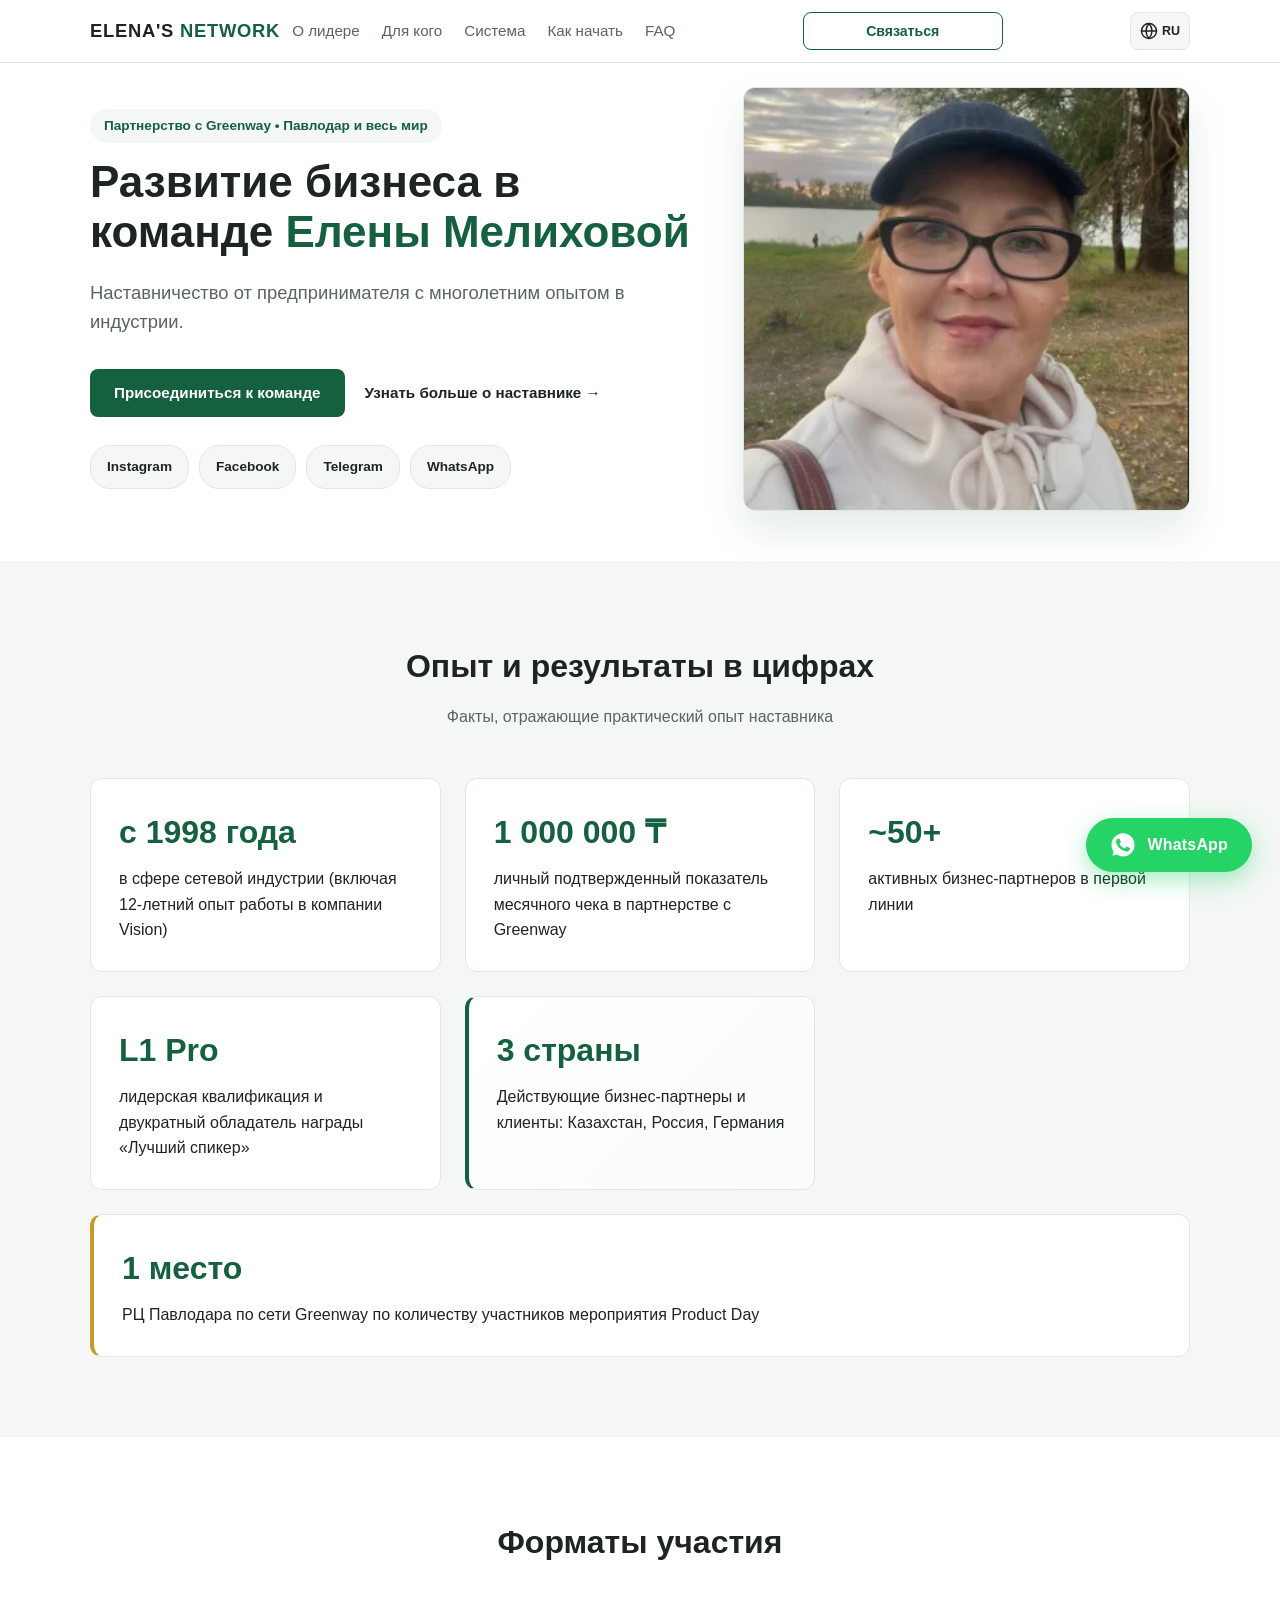
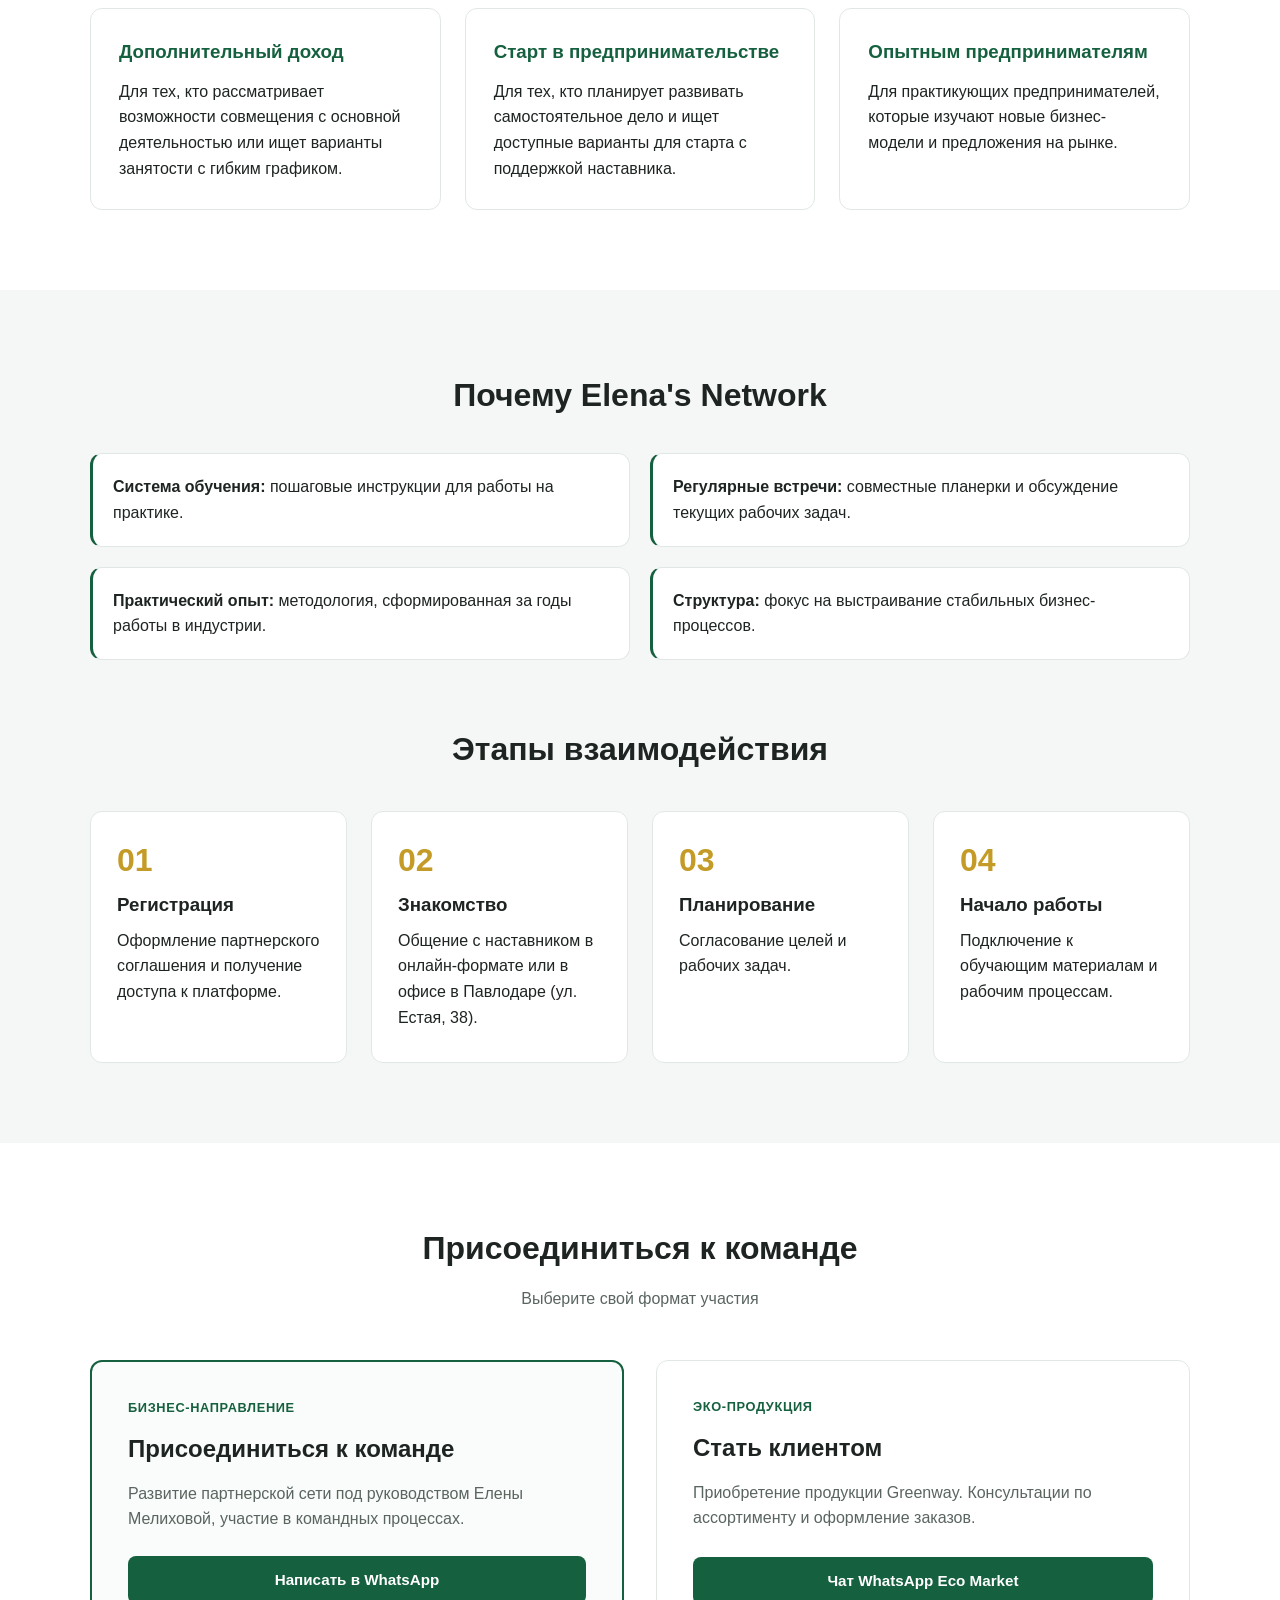
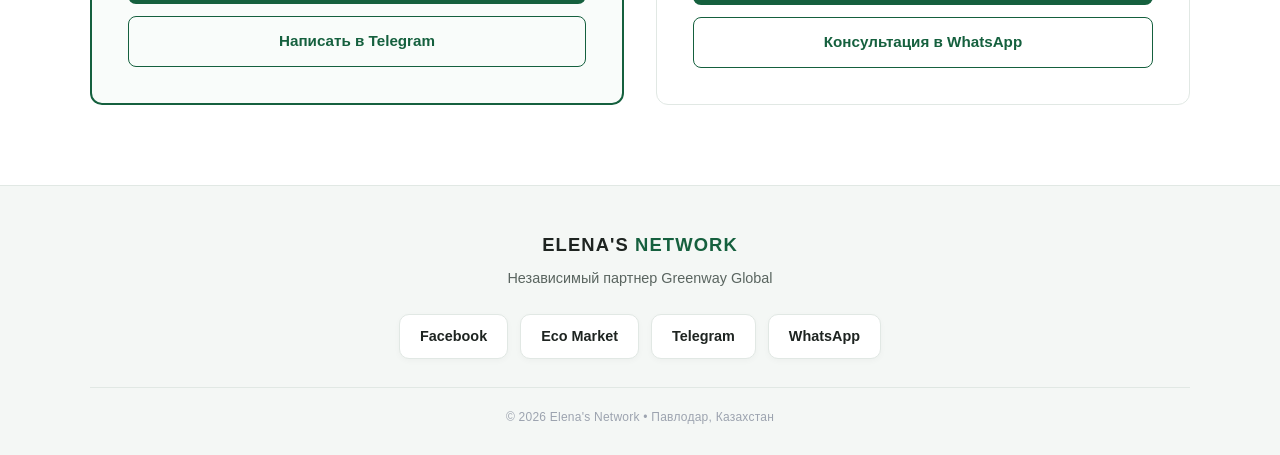
==== commit 095deb18: "feat: add JSON-LD structured data, WebP photo optimization, and FAQ links" ====
--- a/index.html
+++ b/index.html
@@ -6,7 +6,7 @@
     <title>Elena's Network — Бизнес-сообщество Елены Мелиховой | Greenway</title>
     <meta name="description" content="Развитие бизнеса и партнерство с Greenway Global в Павлодаре и онлайн. Наставничество от лидера L1 Pro Елены Мелиховой с опытом с 1998 года.">
     
-    <!-- Open Graph -->
+    <!-- Open Graph (для превью в мессенджерах) -->
     <meta property="og:type" content="website">
     <meta property="og:site_name" content="Elena's Network">
     <meta property="og:title" content="Elena's Network — бизнес с Greenway Global в команде Елены Мелиховой">
@@ -14,16 +14,64 @@
     <meta property="og:url" content="https://dmitry-lab-git.github.io/elenas_network/">
     <meta property="og:image" content="https://dmitry-lab-git.github.io/elenas_network/assets/img/main_photo.png">
 
-    <link rel="stylesheet" href="css/style.css?v=1.0.1">
+    <link rel="stylesheet" href="css/style.css?v=1.0.3">
+
+    <!-- AI & GEO Оптимизация (Digital Passport / Schema.org) -->
+    <script type="application/ld+json">
+    {
+      "@context": "https://schema.org",
+      "@graph": [
+        {
+          "@type": "Person",
+          "@id": "https://dmitry-lab-git.github.io/elenas_network/#elena",
+          "name": "Елена Мелихова",
+          "alternateName": "Elena Melikhova",
+          "jobTitle": "Лидер L1 Pro, независимый партнер Greenway Global",
+          "description": "Предприниматель и наставник в сетевой индустрии с 1998 года. Развитие партнерской сети и эко-направления в Павлодаре и онлайн.",
+          "image": "https://dmitry-lab-git.github.io/elenas_network/assets/img/main_photo.webp",
+          "url": "https://dmitry-lab-git.github.io/elenas_network/",
+          "telephone": "+77056116444",
+          "address": {
+            "@type": "PostalAddress",
+            "streetAddress": "ул. Естая, 38",
+            "addressLocality": "Павлодар",
+            "addressCountry": "KZ"
+          },
+          "sameAs": [
+            "https://www.facebook.com/share/1Fp2Kw3iVJ/",
+            "https://t.me/+77056116444",
+            "https://wa.me/77056116444"
+          ]
+        },
+        {
+          "@type": "LocalBusiness",
+          "@id": "https://dmitry-lab-git.github.io/elenas_network/#office",
+          "name": "Elena's Network — Команда Greenway Павлодар",
+          "founder": {
+            "@id": "https://dmitry-lab-git.github.io/elenas_network/#elena"
+          },
+          "image": "https://dmitry-lab-git.github.io/elenas_network/assets/img/main_photo.webp",
+          "telephone": "+77056116444",
+          "url": "https://dmitry-lab-git.github.io/elenas_network/",
+          "address": {
+            "@type": "PostalAddress",
+            "streetAddress": "ул. Естая, 38",
+            "addressLocality": "Павлодар",
+            "addressRegion": "Павлодарская область",
+            "addressCountry": "KZ"
+          },
+          "areaServed": ["KZ", "RU", "DE"]
+        }
+      ]
+    }
+    </script>
 </head>
 <body>
 
     <header class="header" id="siteHeader">
         <div class="container header__inner">
-            <!-- 1. Слева: Логотип -->
             <a href="index.html" class="logo">ELENA'S <span>NETWORK</span></a>
             
-            <!-- Навигация для десктопа -->
             <nav class="nav nav--desktop" aria-label="Основная навигация">
                 <a href="#achievements" class="nav__link" data-i18n="nav_leader">О лидере</a>
                 <a href="#audience" class="nav__link" data-i18n="nav_audience">Для кого</a>
@@ -32,12 +80,10 @@
                 <a href="faq.html" class="nav__link">FAQ</a>
             </nav>
 
-            <!-- Кнопка «Связаться» для десктопа по центру -->
             <div class="header__center-cta">
                 <a href="#choice" class="btn btn--outline btn--sm btn--stretch" data-i18n="nav_contact">Связаться</a>
             </div>
 
-            <!-- 2. Справа: Значок глобуса (выбор языка) и бургер-меню -->
             <div class="header__right">
                 <div class="lang-dropdown" id="langDropdown">
                     <button type="button" class="globe-btn" id="globeBtn" aria-label="Выбрать язык" aria-expanded="false" aria-haspopup="true">
@@ -63,7 +109,6 @@
             </div>
         </div>
 
-        <!-- Выпадающее мобильное бургер-меню -->
         <div class="mobile-drawer" id="mobileDrawer" aria-hidden="true">
             <nav class="mobile-nav" aria-label="Мобильная навигация">
                 <a href="#achievements" class="mobile-nav__link" data-i18n="nav_leader">О лидере</a>
@@ -97,7 +142,11 @@
                     </div>
                 </div>
                 <div class="hero__image">
-                    <img src="assets/img/main_photo.png" alt="Елена Мелихова" class="hero__photo" fetchpriority="high">
+                    <!-- Оптимизированное фото WebP с резервным PNG -->
+                    <picture>
+                        <source srcset="assets/img/main_photo.webp" type="image/webp">
+                        <img src="assets/img/main_photo.png" alt="Елена Мелихова" class="hero__photo" fetchpriority="high">
+                    </picture>
                 </div>
             </div>
         </section>
@@ -179,8 +228,8 @@
                         </li>
                         <li class="step">
                             <span class="step__num">02</span>
-                            <h3 data-i18n="step2_title">Знакомство</h3>
-                            <p data-i18n="step2_text">Общение с наставником в онлайн-формате или в офисе в Павлодаре.</p>
+                            <h3 data-id="step2_title">Знакомство</h3>
+                            <p data-i18n="step2_text">Общение с наставником в онлайн-формате или в офисе в Павлодаре (ул. Естая, 38).</p>
                         </li>
                         <li class="step">
                             <span class="step__num">03</span>
@@ -260,6 +309,6 @@
         </div>
     </footer>
 
-    <script src="src/main.js?v=1.0.1" defer></script>
+    <script src="src/main.js?v=1.0.3" defer></script>
 </body>
 </html>
